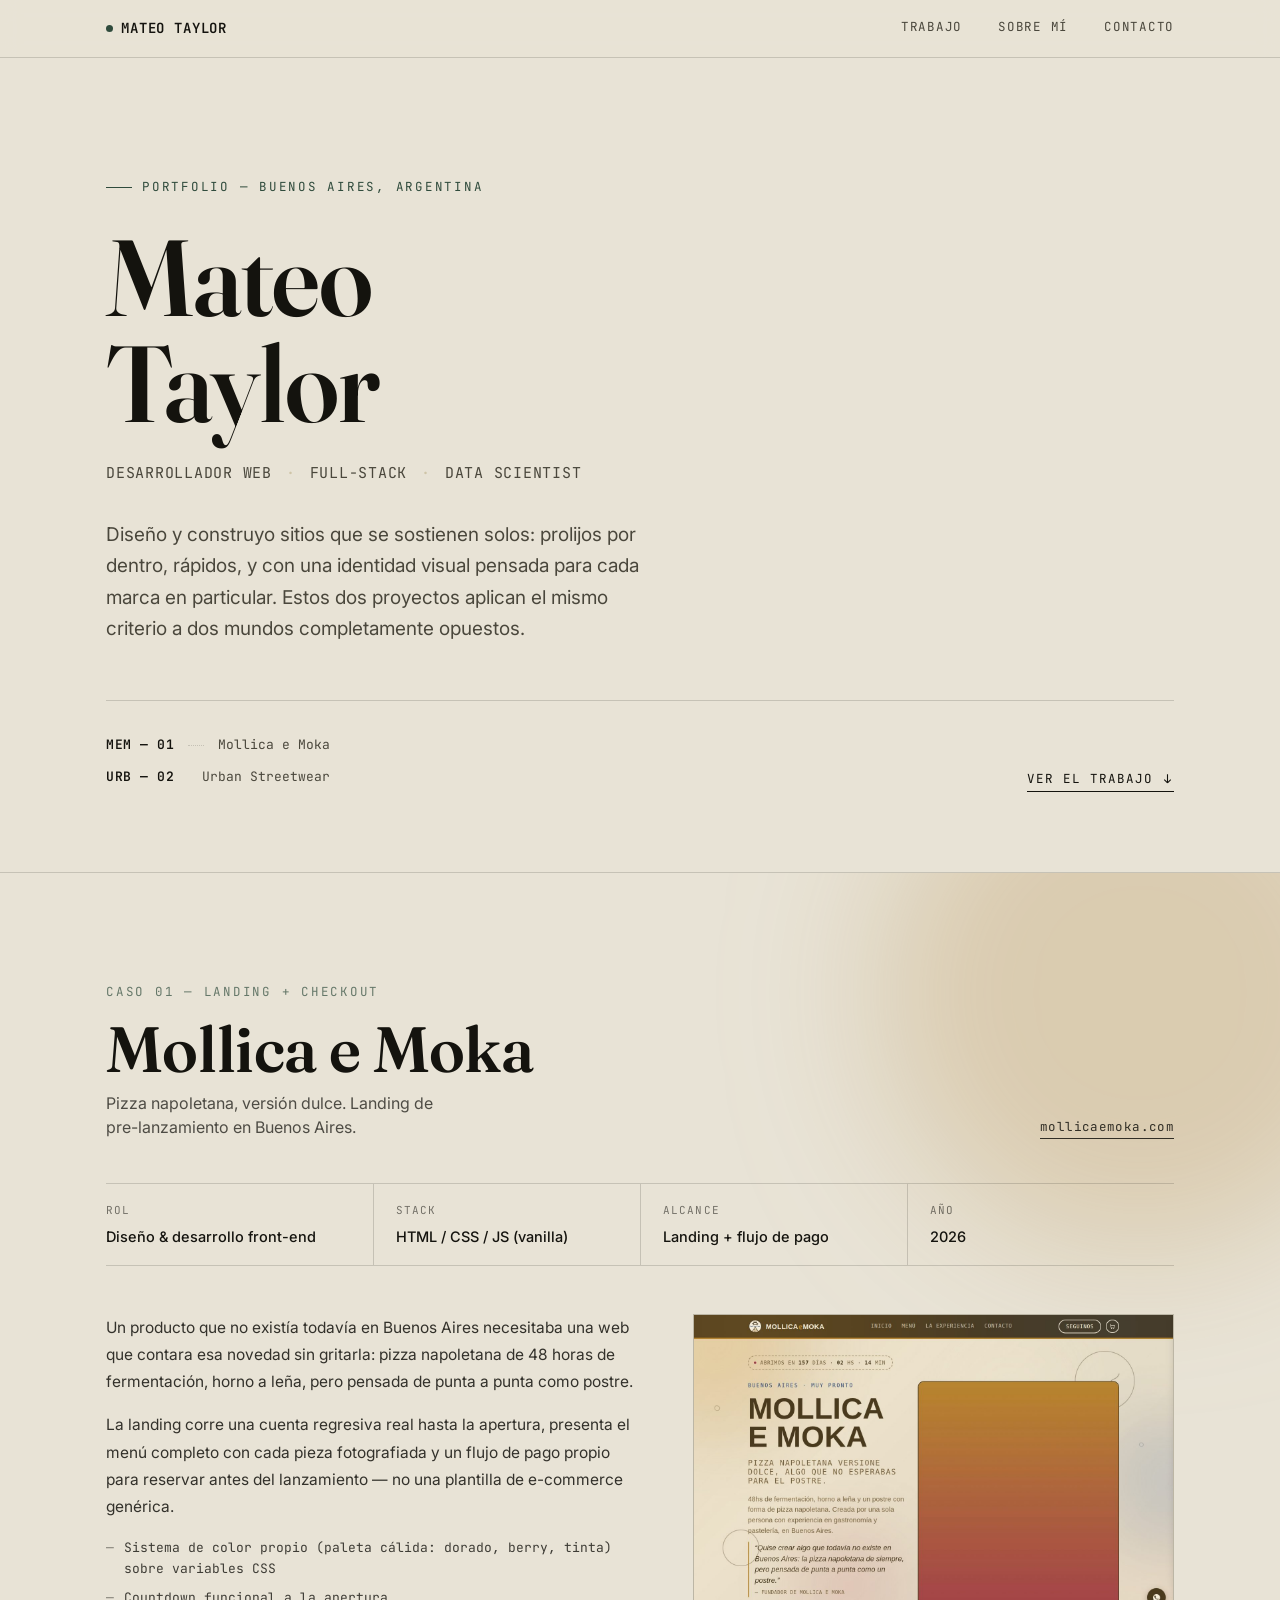
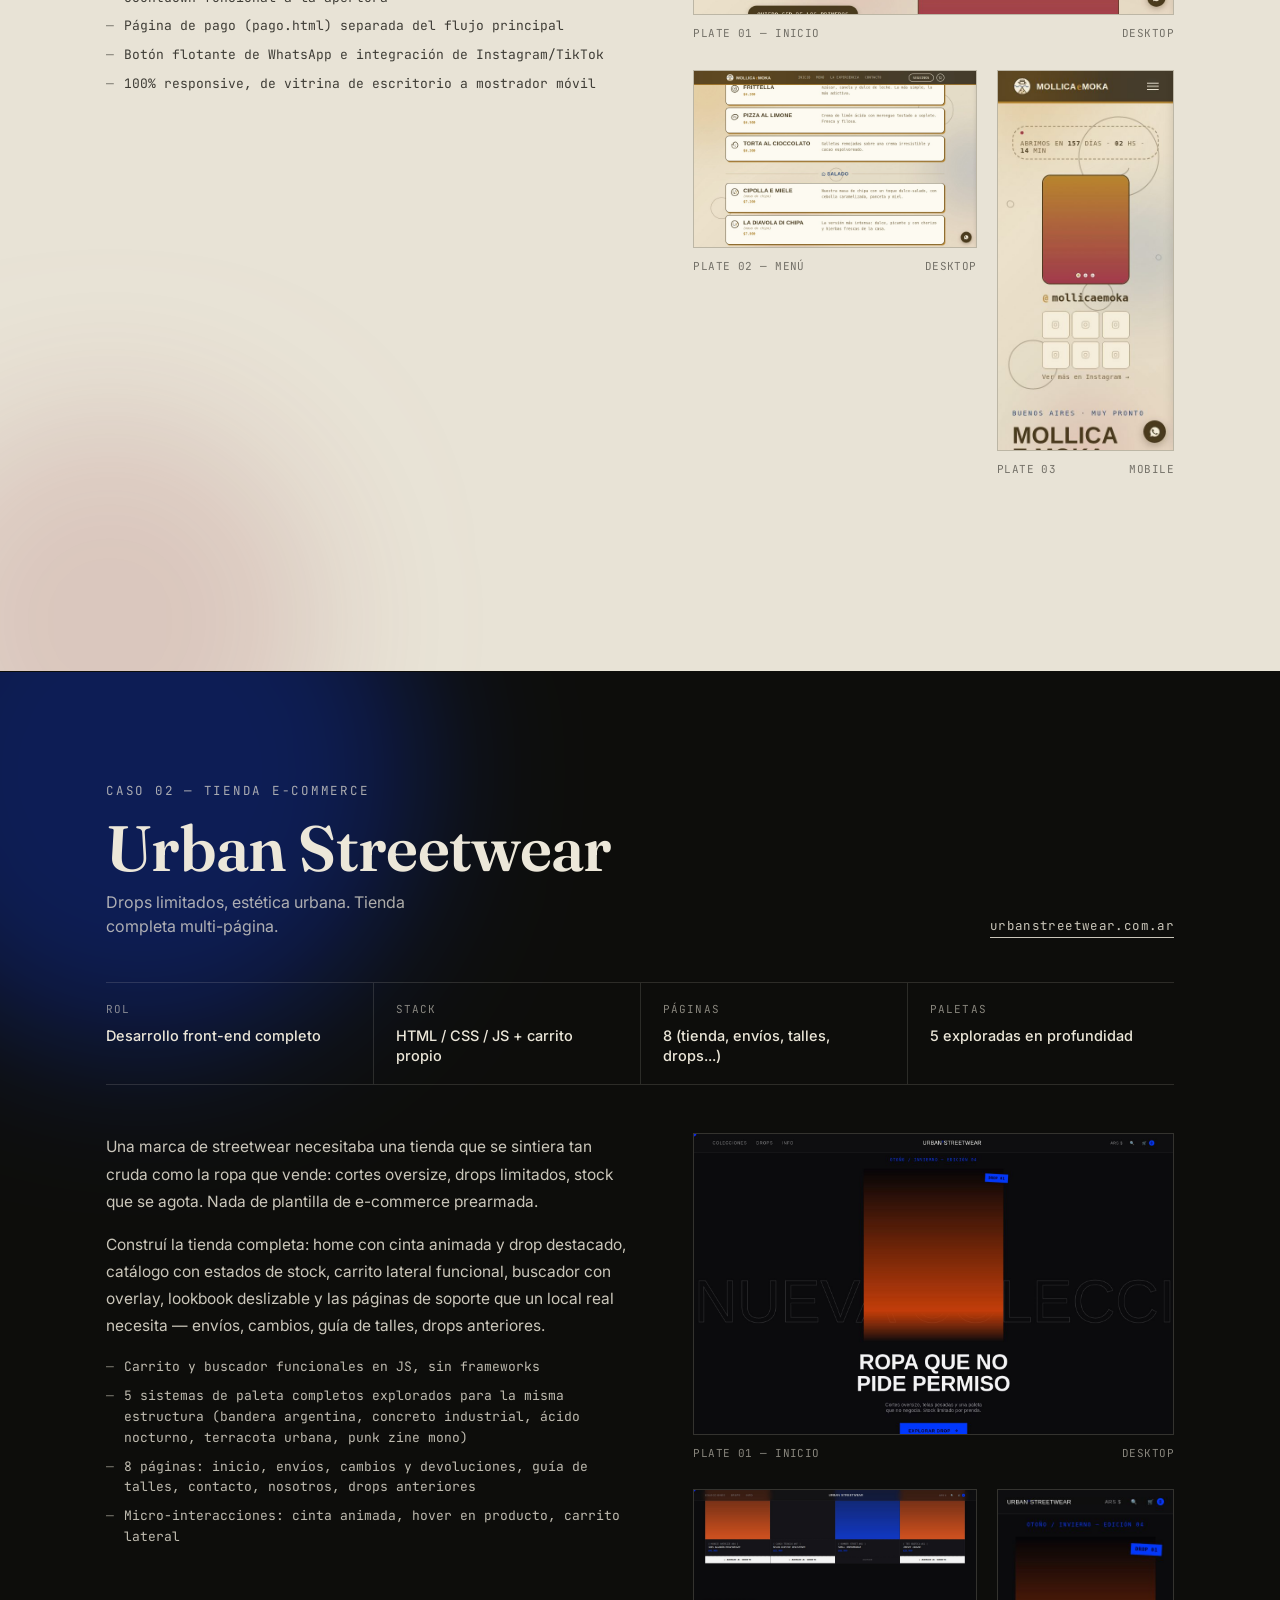
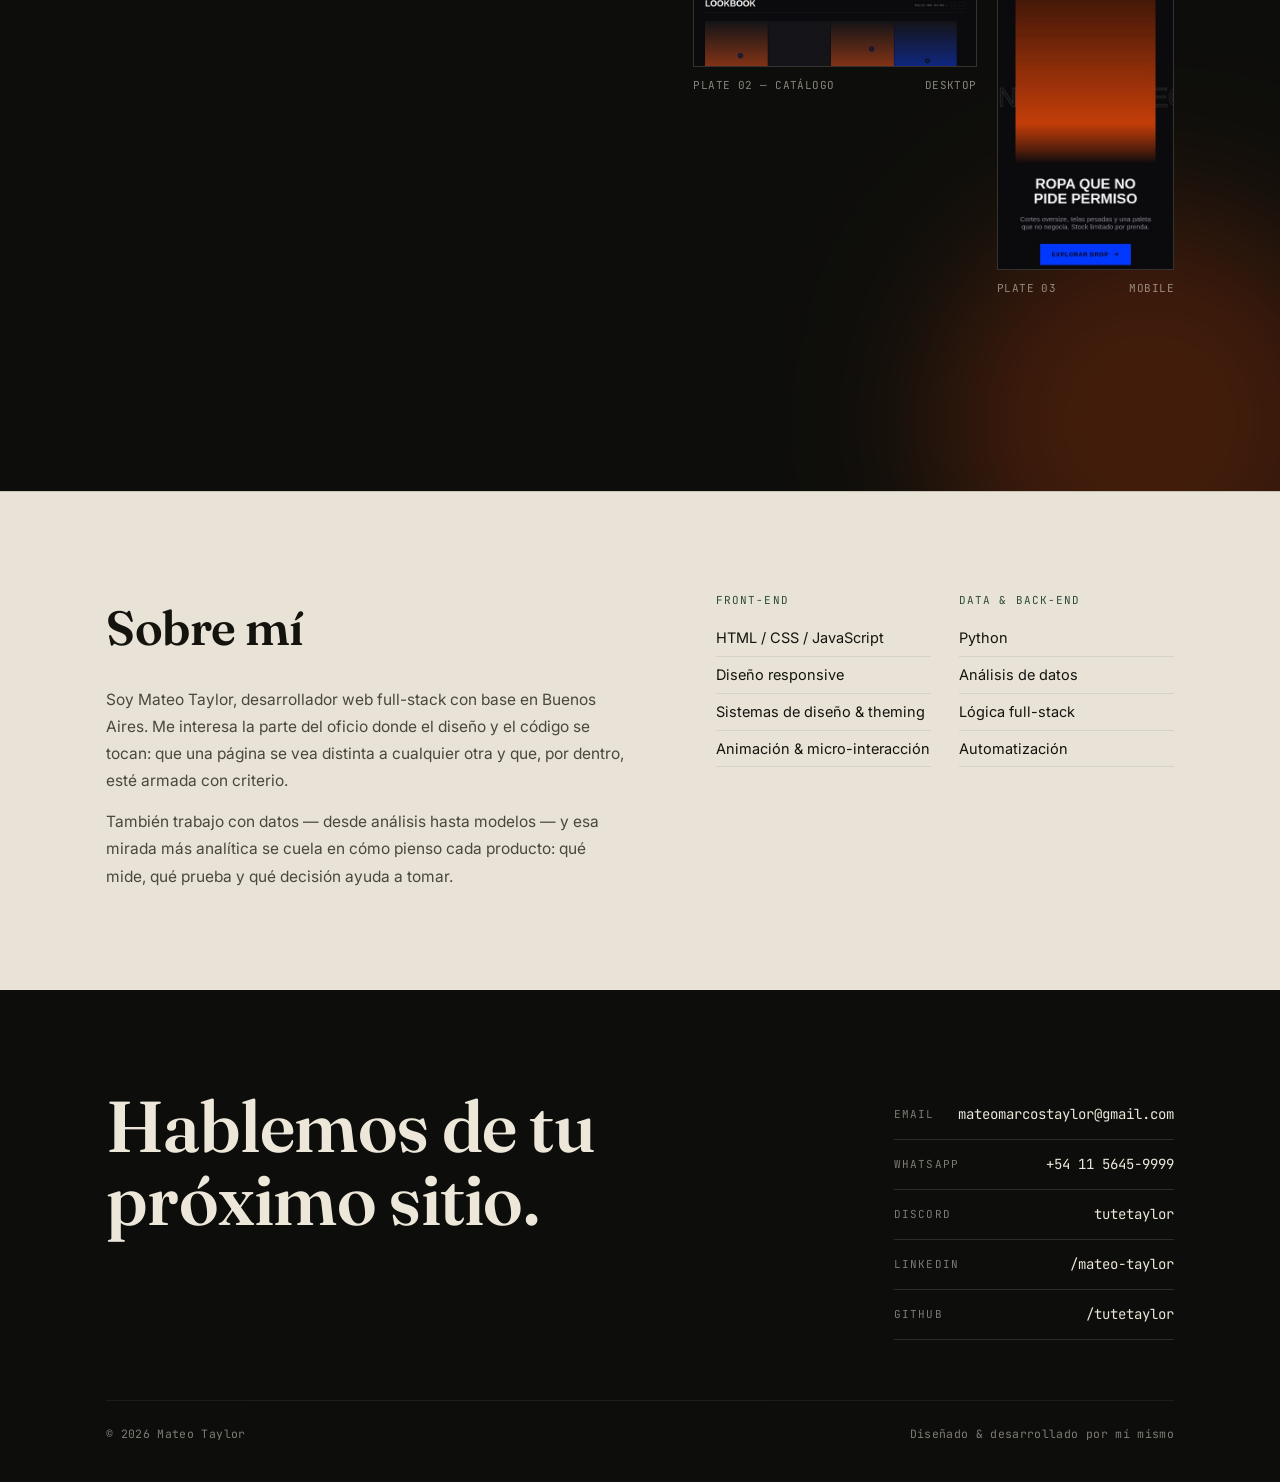
==== Portfolio.html @ 5b9b826c "Add files via upload" ====
<!DOCTYPE html>
<html lang="es">
<head>
<meta charset="UTF-8">
<meta name="viewport" content="width=device-width, initial-scale=1.0">
<title>Mateo Taylor — Portfolio</title>
<meta name="description" content="Mateo Taylor — Desarrollador Web, Full-Stack &amp; Data Scientist. Portfolio de proyectos.">
<link rel="preconnect" href="https://fonts.googleapis.com">
<link rel="preconnect" href="https://fonts.gstatic.com" crossorigin>
<link href="https://fonts.googleapis.com/css2?family=Fraunces:opsz,wght@9..144,300;9..144,500;9..144,600;9..144,700&family=Inter:wght@400;500;600&family=JetBrains+Mono:wght@400;500;600&display=swap" rel="stylesheet">
<style>
  :root{
    --ink:#14130e;
    --ink-soft:#4a473c;
    --paper:#e8e3d6;
    --paper-deep:#dcd5c2;
    --paper-deeper:#cfc5a8;
    --line: rgba(20,19,14,0.16);
    --line-soft: rgba(20,19,14,0.08);
    --accent:#2f4b3c;
    --accent-soft:#dde6dc;
    --brass:#a8763a;
    --dark-bg:#0d0d0b;
    --dark-ink:#ece7d9;
    --dark-line: rgba(236,231,217,0.14);
    --mem-berry:#a23b4c;
    --mem-gold:#b9862f;
    --urb-blue:#0038ff;
    --urb-orange:#ff4800;
    --serif: 'Fraunces', Georgia, serif;
    --sans: 'Inter', -apple-system, sans-serif;
    --mono: 'JetBrains Mono', 'SFMono-Regular', monospace;
    --maxw: 1180px;
  }

  *{box-sizing:border-box; margin:0; padding:0;}
  html{scroll-behavior:smooth;}
  body{
    background:var(--paper);
    color:var(--ink);
    font-family:var(--sans);
    line-height:1.5;
    -webkit-font-smoothing:antialiased;
    overflow-x:hidden;
  }
  img{display:block; max-width:100%;}
  a{color:inherit;}

  ::selection{ background:var(--accent); color:var(--paper); }

  .wrap{ max-width:var(--maxw); margin:0 auto; padding:0 clamp(20px,5vw,56px); }

  /* focus states */
  a:focus-visible, button:focus-visible{
    outline:2px solid var(--accent);
    outline-offset:3px;
  }

  /* ---------- NAV ---------- */
  header.site{
    position:sticky; top:0; z-index:50;
    background:rgba(232,227,214,0.86);
    backdrop-filter:blur(10px);
    border-bottom:1px solid var(--line);
  }
  .nav{
    display:flex; align-items:center; justify-content:space-between;
    padding:18px clamp(20px,5vw,56px);
    max-width:var(--maxw); margin:0 auto;
  }
  .nav-mark{
    font-family:var(--mono); font-weight:600; font-size:14px;
    letter-spacing:0.06em;
    display:flex; align-items:center; gap:8px;
  }
  .nav-mark .dot{
    width:7px; height:7px; border-radius:50%; background:var(--accent);
    display:inline-block;
  }
  .nav-links{
    display:flex; gap:clamp(16px,3vw,36px);
    font-family:var(--mono); font-size:12.5px; letter-spacing:0.06em;
    text-transform:uppercase;
  }
  .nav-links a{ text-decoration:none; color:var(--ink-soft); position:relative; padding-bottom:2px;}
  .nav-links a:hover{ color:var(--ink); }
  .nav-links a::after{
    content:''; position:absolute; left:0; right:0; bottom:-3px; height:1px;
    background:var(--accent); transform:scaleX(0); transform-origin:left;
    transition:transform .25s ease;
  }
  .nav-links a:hover::after{ transform:scaleX(1); }

  @media (max-width:560px){
    .nav{ flex-direction:column; align-items:flex-start; gap:12px; padding:16px 20px; }
    .nav-links{ gap:16px; }
  }

  /* ---------- HERO ---------- */
  .hero{
    padding:clamp(64px,12vw,120px) 0 clamp(48px,8vw,80px);
    position:relative;
  }
  .eyebrow{
    font-family:var(--mono); font-size:12.5px; letter-spacing:0.14em;
    text-transform:uppercase; color:var(--accent);
    display:flex; align-items:center; gap:10px;
    margin-bottom:28px;
  }
  .eyebrow::before{
    content:''; width:26px; height:1px; background:var(--accent);
  }
  h1.name{
    font-family:var(--serif); font-weight:600; font-optical-sizing:auto;
    font-size:clamp(52px,9vw,108px); line-height:0.98; letter-spacing:-0.01em;
    max-width:14ch;
  }
  .roles{
    font-family:var(--mono); font-size:clamp(13px,1.6vw,15px);
    letter-spacing:0.05em; text-transform:uppercase; color:var(--ink-soft);
    margin-top:26px; display:flex; flex-wrap:wrap; gap:10px 14px;
  }
  .roles span{ white-space:nowrap; }
  .roles span:not(:last-child)::after{ content:'·'; margin-left:14px; color:var(--paper-deeper); }

  .thesis{
    font-family:var(--sans); font-size:clamp(16px,2vw,19px); line-height:1.65;
    color:var(--ink-soft); max-width:46ch; margin-top:34px;
  }

  .hero-foot{
    margin-top:56px; padding-top:28px; border-top:1px solid var(--line);
    display:flex; flex-wrap:wrap; gap:28px 48px; align-items:flex-end; justify-content:space-between;
  }
  .index-list{ font-family:var(--mono); font-size:13px; }
  .index-list .row{
    display:flex; gap:14px; align-items:baseline; padding:6px 0;
    color:var(--ink-soft);
  }
  .index-list .row b{ color:var(--ink); font-weight:600; letter-spacing:0.04em;}
  .index-list .row .fill{ flex:1; border-bottom:1px dotted var(--line); transform:translateY(-3px); }

  .scroll-cta{
    font-family:var(--mono); font-size:12.5px; letter-spacing:0.08em; text-transform:uppercase;
    text-decoration:none; color:var(--ink);
    display:inline-flex; align-items:center; gap:8px;
    border-bottom:1px solid var(--ink);
    padding-bottom:3px;
  }
  .scroll-cta svg{ width:13px; height:13px; }

  /* ---------- CASE SECTIONS ---------- */
  .case{
    position:relative; overflow:hidden;
    padding:clamp(64px,10vw,110px) 0;
    border-top:1px solid var(--line);
  }
  .case .blob{
    position:absolute; border-radius:50%; filter:blur(70px);
    pointer-events:none;
  }
  .case.mem{ background:var(--paper); }
  .case.mem .blob.b1{ width:520px; height:520px; background:var(--mem-gold); opacity:0.22; top:-140px; right:-120px; mix-blend-mode:multiply; }
  .case.mem .blob.b2{ width:420px; height:420px; background:var(--mem-berry); opacity:0.16; bottom:-160px; left:-100px; mix-blend-mode:multiply; }

  .case.urb{ background:var(--dark-bg); color:var(--dark-ink); }
  .case.urb .blob.b1{ width:560px; height:560px; background:var(--urb-blue); opacity:0.30; top:-180px; left:-140px; mix-blend-mode:screen; }
  .case.urb .blob.b2{ width:420px; height:420px; background:var(--urb-orange); opacity:0.22; bottom:-140px; right:-80px; mix-blend-mode:screen; }

  .case-inner{ position:relative; z-index:1; }

  .case-head{
    display:flex; flex-wrap:wrap; justify-content:space-between; gap:20px 40px;
    align-items:flex-end; margin-bottom:44px;
  }
  .case-eyebrow{
    font-family:var(--mono); font-size:12.5px; letter-spacing:0.14em; text-transform:uppercase;
    opacity:0.7; margin-bottom:14px;
  }
  .case.urb .case-eyebrow{ color:var(--dark-ink); }
  .case.mem .case-eyebrow{ color:var(--accent); }

  h2.case-title{
    font-family:var(--serif); font-weight:600; font-optical-sizing:auto;
    font-size:clamp(38px,5.6vw,64px); line-height:1.02; letter-spacing:-0.01em;
  }
  .case-sub{
    font-family:var(--sans); font-size:16px; opacity:0.72; margin-top:10px; max-width:34ch;
  }
  .case-url{
    font-family:var(--mono); font-size:12.5px; letter-spacing:0.03em;
    text-decoration:none; border-bottom:1px solid currentColor; padding-bottom:2px;
    opacity:0.85; white-space:nowrap;
  }

  /* spec table */
  .spec{
    display:grid; grid-template-columns:repeat(auto-fit,minmax(190px,1fr));
    gap:0; border-top:1px solid var(--line); border-bottom:1px solid var(--line);
    margin-bottom:48px;
  }
  .case.urb .spec{ border-color:var(--dark-line); }
  .spec .item{
    padding:18px 22px 18px 0; border-left:1px solid var(--line);
    padding-left:22px;
  }
  .case.urb .spec .item{ border-color:var(--dark-line); }
  .spec .item:first-child{ border-left:none; padding-left:0; }
  .spec .k{
    font-family:var(--mono); font-size:11px; letter-spacing:0.1em; text-transform:uppercase;
    opacity:0.55; margin-bottom:8px;
  }
  .spec .v{ font-family:var(--sans); font-size:14.5px; font-weight:500; line-height:1.4; }

  .case-body{
    display:grid; grid-template-columns:1.05fr 0.95fr; gap:56px; align-items:start;
    margin-bottom:56px;
  }
  .case-narrative p{ font-size:15.5px; line-height:1.75; opacity:0.85; }
  .case-narrative p + p{ margin-top:16px; }
  .case-narrative ul{ margin-top:18px; padding-left:0; list-style:none; }
  .case-narrative li{
    font-family:var(--mono); font-size:13px; line-height:1.6; opacity:0.8;
    padding-left:18px; position:relative; margin-bottom:8px;
  }
  .case-narrative li::before{
    content:'—'; position:absolute; left:0; opacity:0.6;
  }

  /* plates */
  .plate{ margin-bottom:28px; }
  .plate-frame{
    border:1px solid var(--line); background:var(--paper-deep);
    overflow:hidden;
  }
  .case.urb .plate-frame{ border-color:var(--dark-line); background:#151513; }
  .plate-frame img{ width:100%; display:block; }
  .plate-cap{
    display:flex; justify-content:space-between; gap:12px;
    font-family:var(--mono); font-size:11px; letter-spacing:0.04em;
    opacity:0.55; margin-top:10px; text-transform:uppercase;
  }

  .plate-row{ display:grid; grid-template-columns:1fr 1fr; gap:20px; }
  .plate-row.uneven{ grid-template-columns:1.6fr 1fr; }

  @media (max-width: 860px){
    .case-body{ grid-template-columns:1fr; gap:40px; }
    .plate-row{ grid-template-columns:1fr; }
  }

  /* reveal animation */
  .reveal{ opacity:0; transform:translateY(18px); transition:opacity .7s ease, transform .7s ease; }
  .reveal.in{ opacity:1; transform:translateY(0); }
  @media (prefers-reduced-motion:reduce){
    .reveal{ opacity:1; transform:none; transition:none; }
    html{ scroll-behavior:auto; }
  }

  /* ---------- ABOUT ---------- */
  .about{
    padding:clamp(64px,10vw,100px) 0; border-top:1px solid var(--line);
    background:var(--paper);
  }
  .about-grid{
    display:grid; grid-template-columns:1.2fr 1fr; gap:60px;
  }
  .about h2{
    font-family:var(--serif); font-weight:600; font-size:clamp(32px,4.4vw,48px);
    letter-spacing:-0.01em; margin-bottom:22px;
  }
  .about p{ font-size:15.5px; line-height:1.75; color:var(--ink-soft); max-width:52ch; }
  .about p + p{ margin-top:14px; }

  .skills-cols{ display:grid; grid-template-columns:1fr 1fr; gap:28px; }
  .skill-group .k{
    font-family:var(--mono); font-size:11px; letter-spacing:0.1em; text-transform:uppercase;
    color:var(--accent); margin-bottom:12px;
  }
  .skill-group ul{ list-style:none; }
  .skill-group li{
    font-family:var(--sans); font-size:14.5px; padding:7px 0;
    border-bottom:1px solid var(--line-soft);
  }

  @media (max-width:860px){ .about-grid{ grid-template-columns:1fr; } }

  /* ---------- CONTACT / FOOTER ---------- */
  footer.site{
    background:var(--dark-bg); color:var(--dark-ink);
    padding:clamp(64px,10vw,100px) 0 40px;
  }
  footer .top{
    display:flex; flex-wrap:wrap; justify-content:space-between; gap:40px; margin-bottom:60px;
  }
  footer h2{
    font-family:var(--serif); font-weight:600; font-size:clamp(36px,6vw,72px);
    letter-spacing:-0.01em; max-width:11ch; line-height:1.02;
  }
  .contact-list{ font-family:var(--mono); font-size:14px; min-width:280px; }
  .contact-list a{
    display:flex; justify-content:space-between; align-items:center; gap:16px;
    text-decoration:none; padding:14px 0; border-bottom:1px solid var(--dark-line);
    color:var(--dark-ink); transition:opacity .2s ease, padding-left .2s ease;
  }
  .contact-list a:hover{ opacity:0.65; padding-left:6px; }
  .contact-list .lbl{ opacity:0.5; font-size:11px; letter-spacing:0.1em; text-transform:uppercase; }
  .contact-list .val{ text-align:right; }

  footer .bottom{
    display:flex; flex-wrap:wrap; justify-content:space-between; gap:12px;
    font-family:var(--mono); font-size:11.5px; opacity:0.5;
    padding-top:24px; border-top:1px solid var(--dark-line);
    letter-spacing:0.03em;
  }
</style>
</head>
<body>

<header class="site">
  <div class="nav">
    <div class="nav-mark"><span class="dot"></span>MATEO TAYLOR</div>
    <nav class="nav-links">
      <a href="#trabajo">Trabajo</a>
      <a href="#sobre-mi">Sobre mí</a>
      <a href="#contacto">Contacto</a>
    </nav>
  </div>
</header>

<section class="hero">
  <div class="wrap">
    <div class="eyebrow">Portfolio — Buenos Aires, Argentina</div>
    <h1 class="name">Mateo<br>Taylor</h1>
    <div class="roles">
      <span>Desarrollador Web</span><span>Full&#8209;Stack</span><span>Data Scientist</span>
    </div>
    <p class="thesis">Diseño y construyo sitios que se sostienen solos: prolijos por dentro, rápidos, y con una identidad visual pensada para cada marca en particular. Estos dos proyectos aplican el mismo criterio a dos mundos completamente opuestos.</p>

    <div class="hero-foot">
      <div class="index-list">
        <div class="row"><b>MEM — 01</b><span class="fill"></span><span>Mollica e Moka</span></div>
        <div class="row"><b>URB — 02</b><span class="fill"></span><span>Urban Streetwear</span></div>
      </div>
      <a href="#trabajo" class="scroll-cta">Ver el trabajo
        <svg viewBox="0 0 24 24" fill="none" stroke="currentColor" stroke-width="2"><path d="M12 4v16m0 0l-6-6m6 6l6-6"/></svg>
      </a>
    </div>
  </div>
</section>

<main id="trabajo">

  <!-- CASE 01 — MOLLICA E MOKA -->
  <section class="case mem">
    <span class="blob b1"></span><span class="blob b2"></span>
    <div class="wrap case-inner">
      <div class="case-head reveal">
        <div>
          <div class="case-eyebrow">Caso 01 — Landing + Checkout</div>
          <h2 class="case-title">Mollica e&nbsp;Moka</h2>
          <p class="case-sub">Pizza napoletana, versión dulce. Landing de pre-lanzamiento en Buenos Aires.</p>
        </div>
        <span class="case-url">mollicaemoka.com</span>
      </div>

      <div class="spec reveal">
        <div class="item"><div class="k">Rol</div><div class="v">Diseño &amp; desarrollo front-end</div></div>
        <div class="item"><div class="k">Stack</div><div class="v">HTML / CSS / JS (vanilla)</div></div>
        <div class="item"><div class="k">Alcance</div><div class="v">Landing + flujo de pago</div></div>
        <div class="item"><div class="k">Año</div><div class="v">2026</div></div>
      </div>

      <div class="case-body">
        <div class="case-narrative reveal">
          <p>Un producto que no existía todavía en Buenos Aires necesitaba una web que contara esa novedad sin gritarla: pizza napoletana de 48 horas de fermentación, horno a leña, pero pensada de punta a punta como postre.</p>
          <p>La landing corre una cuenta regresiva real hasta la apertura, presenta el menú completo con cada pieza fotografiada y un flujo de pago propio para reservar antes del lanzamiento — no una plantilla de e-commerce genérica.</p>
          <ul>
            <li>Sistema de color propio (paleta cálida: dorado, berry, tinta) sobre variables CSS</li>
            <li>Countdown funcional a la apertura</li>
            <li>Página de pago (pago.html) separada del flujo principal</li>
            <li>Botón flotante de WhatsApp e integración de Instagram/TikTok</li>
            <li>100% responsive, de vitrina de escritorio a mostrador móvil</li>
          </ul>
        </div>

        <div class="reveal">
          <div class="plate">
            <div class="plate-frame"><img src="[data-uri]" alt="Mollica e Moka — hero de la landing con cuenta regresiva y cita del fundador"></div>
            <div class="plate-cap"><span>Plate 01 — Inicio</span><span>Desktop</span></div>
          </div>
          <div class="plate-row uneven">
            <div class="plate">
              <div class="plate-frame"><img src="[data-uri]" alt="Mollica e Moka — sección de menú con tarjetas de producto"></div>
              <div class="plate-cap"><span>Plate 02 — Menú</span><span>Desktop</span></div>
            </div>
            <div class="plate">
              <div class="plate-frame"><img src="[data-uri]" alt="Mollica e Moka — vista mobile de la landing"></div>
              <div class="plate-cap"><span>Plate 03</span><span>Mobile</span></div>
            </div>
          </div>
        </div>
      </div>
    </div>
  </section>

  <!-- CASE 02 — URBAN STREETWEAR -->
  <section class="case urb">
    <span class="blob b1"></span><span class="blob b2"></span>
    <div class="wrap case-inner">
      <div class="case-head reveal">
        <div>
          <div class="case-eyebrow">Caso 02 — Tienda e-commerce</div>
          <h2 class="case-title">Urban Streetwear</h2>
          <p class="case-sub">Drops limitados, estética urbana. Tienda completa multi-página.</p>
        </div>
        <span class="case-url">urbanstreetwear.com.ar</span>
      </div>

      <div class="spec reveal">
        <div class="item"><div class="k">Rol</div><div class="v">Desarrollo front-end completo</div></div>
        <div class="item"><div class="k">Stack</div><div class="v">HTML / CSS / JS + carrito propio</div></div>
        <div class="item"><div class="k">Páginas</div><div class="v">8 (tienda, envíos, talles, drops...)</div></div>
        <div class="item"><div class="k">Paletas</div><div class="v">5 exploradas en profundidad</div></div>
      </div>

      <div class="case-body">
        <div class="case-narrative reveal">
          <p>Una marca de streetwear necesitaba una tienda que se sintiera tan cruda como la ropa que vende: cortes oversize, drops limitados, stock que se agota. Nada de plantilla de e-commerce prearmada.</p>
          <p>Construí la tienda completa: home con cinta animada y drop destacado, catálogo con estados de stock, carrito lateral funcional, buscador con overlay, lookbook deslizable y las páginas de soporte que un local real necesita — envíos, cambios, guía de talles, drops anteriores.</p>
          <ul>
            <li>Carrito y buscador funcionales en JS, sin frameworks</li>
            <li>5 sistemas de paleta completos explorados para la misma estructura (bandera argentina, concreto industrial, ácido nocturno, terracota urbana, punk zine mono)</li>
            <li>8 páginas: inicio, envíos, cambios y devoluciones, guía de talles, contacto, nosotros, drops anteriores</li>
            <li>Micro-interacciones: cinta animada, hover en producto, carrito lateral</li>
          </ul>
        </div>

        <div class="reveal">
          <div class="plate">
            <div class="plate-frame"><img src="[data-uri]" alt="Urban Streetwear — hero con drop destacado"></div>
            <div class="plate-cap"><span>Plate 01 — Inicio</span><span>Desktop</span></div>
          </div>
          <div class="plate-row uneven">
            <div class="plate">
              <div class="plate-frame"><img src="[data-uri]" alt="Urban Streetwear — grilla de catálogo con estados de stock"></div>
              <div class="plate-cap"><span>Plate 02 — Catálogo</span><span>Desktop</span></div>
            </div>
            <div class="plate">
              <div class="plate-frame"><img src="[data-uri]" alt="Urban Streetwear — vista mobile de la tienda"></div>
              <div class="plate-cap"><span>Plate 03</span><span>Mobile</span></div>
            </div>
          </div>
        </div>
      </div>
    </div>
  </section>
</main>

<section class="about" id="sobre-mi">
  <div class="wrap about-grid">
    <div class="reveal">
      <h2>Sobre mí</h2>
      <p>Soy Mateo Taylor, desarrollador web full-stack con base en Buenos Aires. Me interesa la parte del oficio donde el diseño y el código se tocan: que una página se vea distinta a cualquier otra y que, por dentro, esté armada con criterio.</p>
      <p>También trabajo con datos — desde análisis hasta modelos — y esa mirada más analítica se cuela en cómo pienso cada producto: qué mide, qué prueba y qué decisión ayuda a tomar.</p>
    </div>
    <div class="skills-cols reveal">
      <div class="skill-group">
        <div class="k">Front-end</div>
        <ul>
          <li>HTML / CSS / JavaScript</li>
          <li>Diseño responsive</li>
          <li>Sistemas de diseño &amp; theming</li>
          <li>Animación &amp; micro-interacción</li>
        </ul>
      </div>
      <div class="skill-group">
        <div class="k">Data &amp; Back-end</div>
        <ul>
          <li>Python</li>
          <li>Análisis de datos</li>
          <li>Lógica full-stack</li>
          <li>Automatización</li>
        </ul>
      </div>
    </div>
  </div>
</section>

<footer class="site" id="contacto">
  <div class="wrap">
    <div class="top">
      <h2 class="reveal">Hablemos de tu próximo sitio.</h2>
      <div class="contact-list reveal">
        <a href="mailto:mateomarcostaylor@gmail.com"><span class="lbl">Email</span><span class="val">mateomarcostaylor@gmail.com</span></a>
        <a href="https://wa.me/5491156459999" target="_blank" rel="noopener"><span class="lbl">WhatsApp</span><span class="val">+54 11 5645-9999</span></a>
        <a href="https://discord.com/users/tutetaylor" target="_blank" rel="noopener"><span class="lbl">Discord</span><span class="val">tutetaylor</span></a>
        <a href="https://www.linkedin.com/in/mateo-taylor-17aa4924a/" target="_blank" rel="noopener"><span class="lbl">LinkedIn</span><span class="val">/mateo-taylor</span></a>
        <a href="https://github.com/tutetaylor" target="_blank" rel="noopener"><span class="lbl">GitHub</span><span class="val">/tutetaylor</span></a>
      </div>
    </div>
    <div class="bottom">
      <span>© 2026 Mateo Taylor</span>
      <span>Diseñado &amp; desarrollado por mí mismo</span>
    </div>
  </div>
</footer>

<script>
  const io = new IntersectionObserver((entries)=>{
    entries.forEach(e=>{ if(e.isIntersecting){ e.target.classList.add('in'); io.unobserve(e.target); } });
  }, { threshold: 0.15 });
  document.querySelectorAll('.reveal').forEach(el=>io.observe(el));
</script>

</body>
</html>
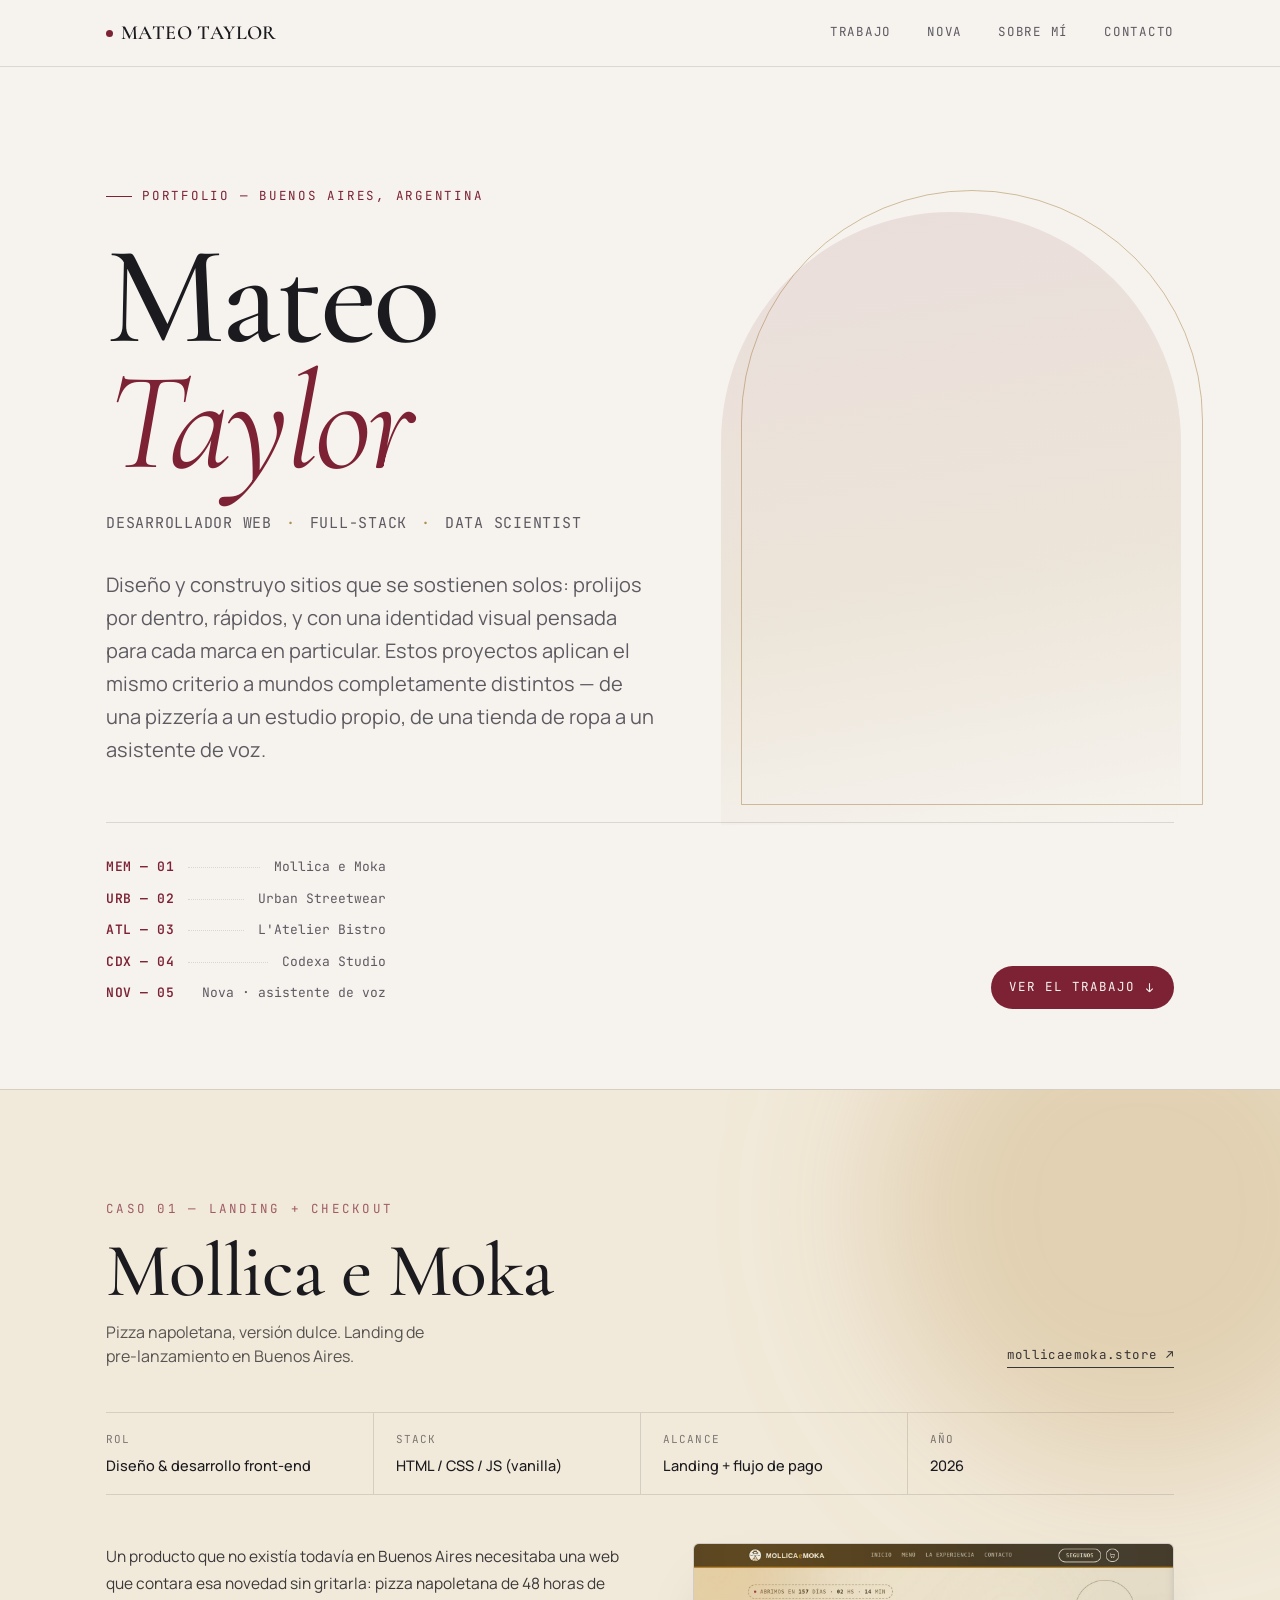
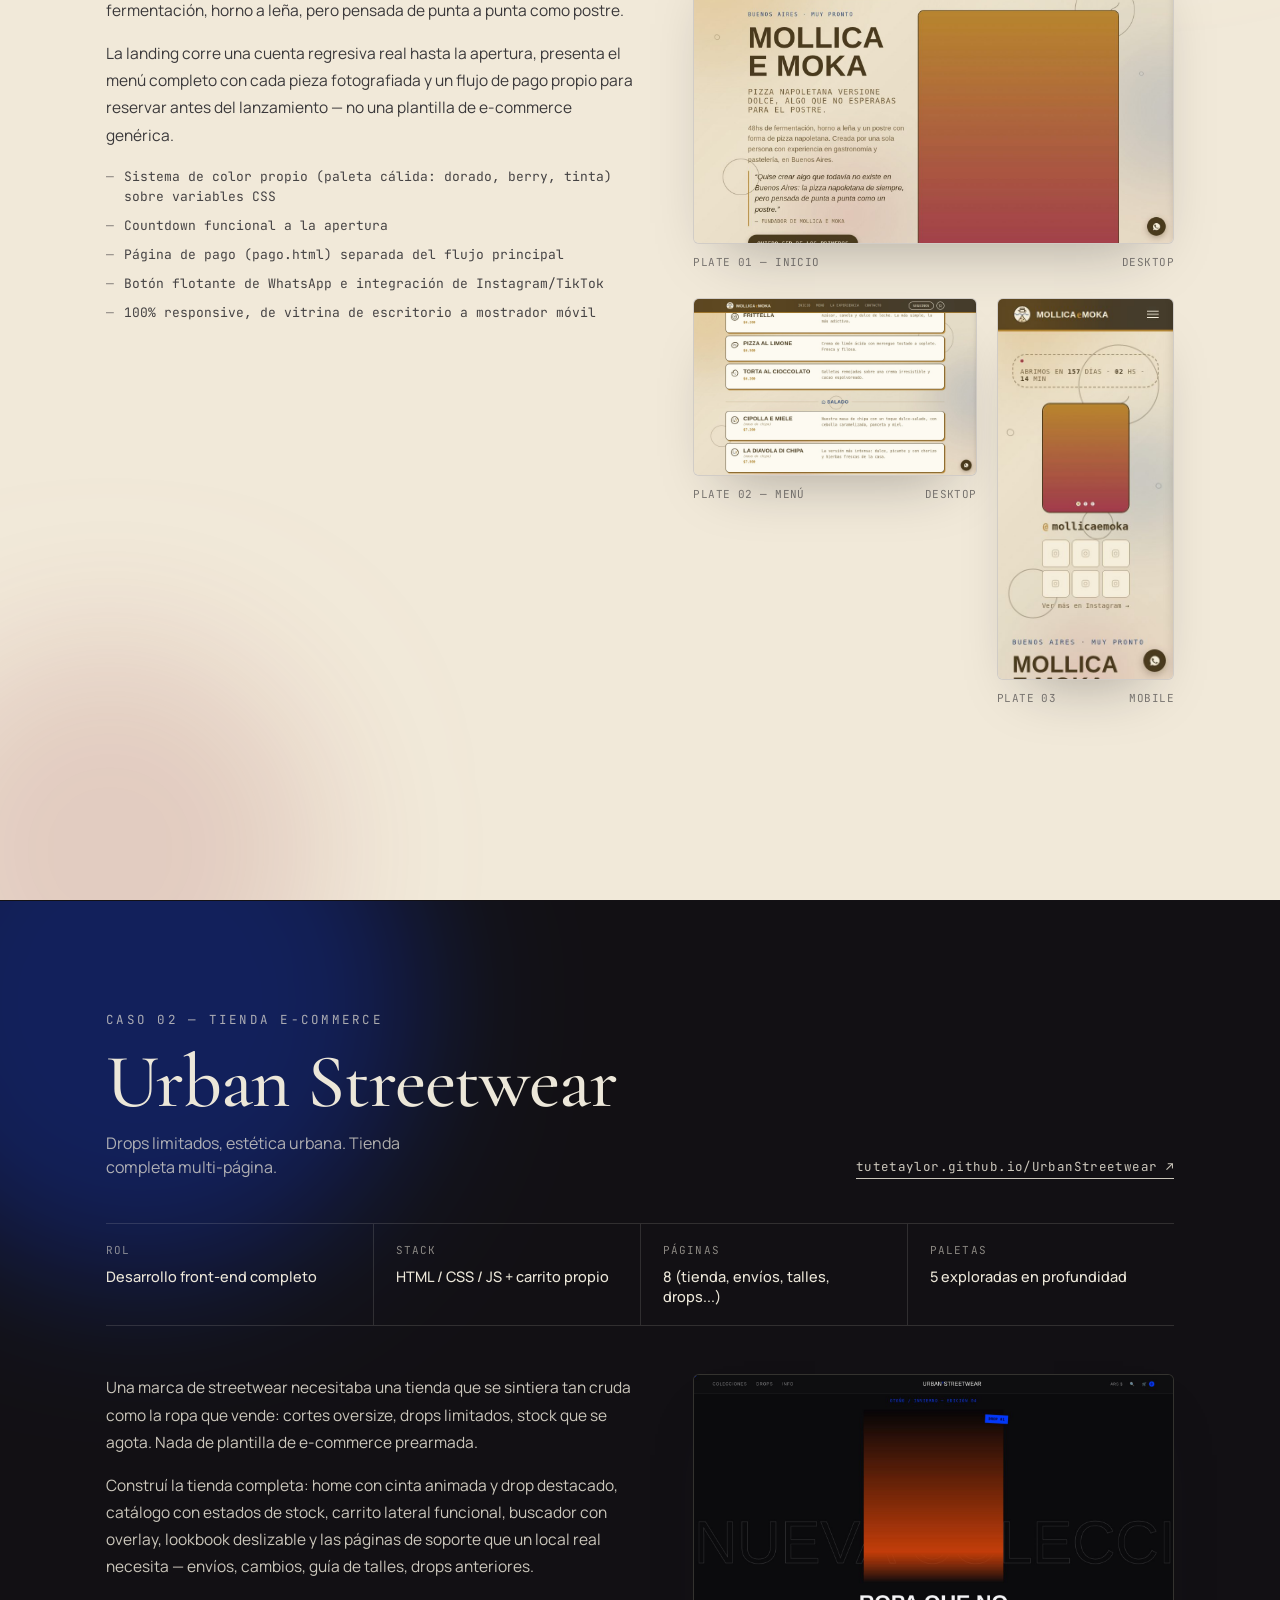
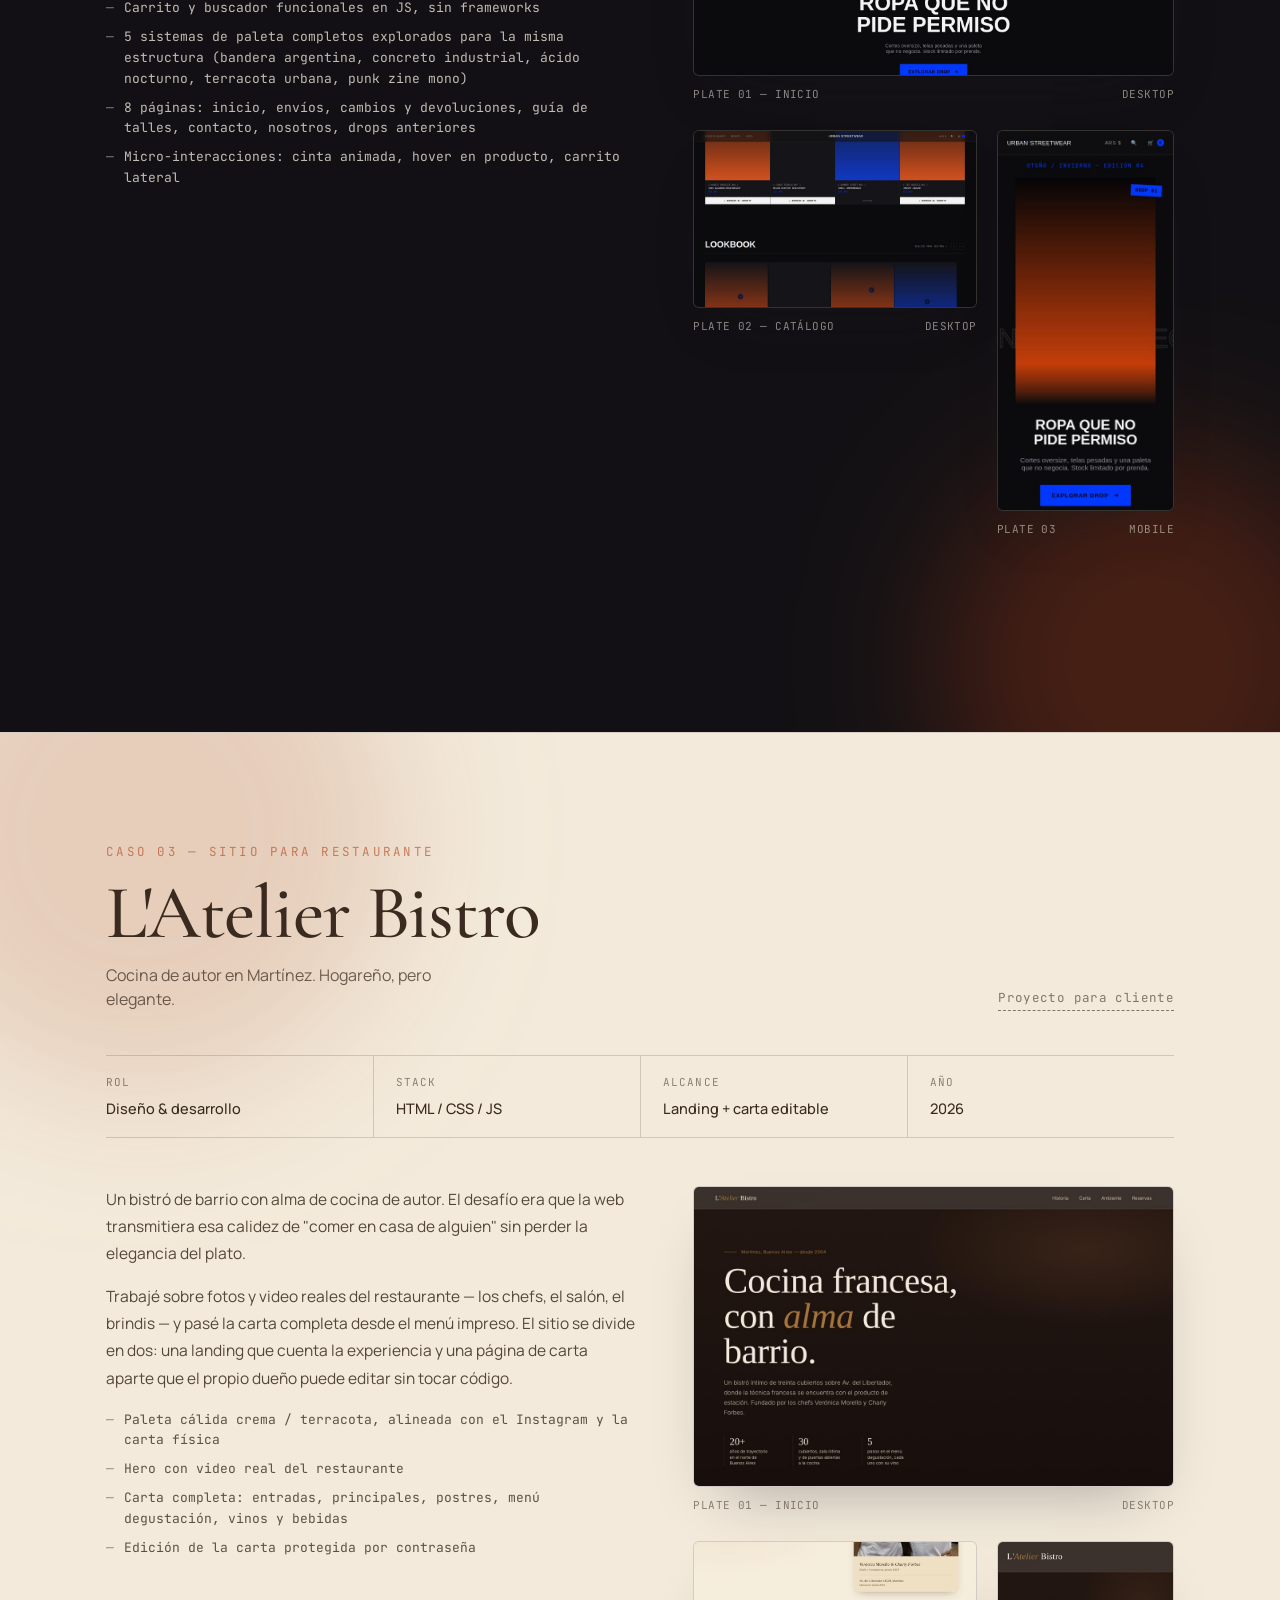
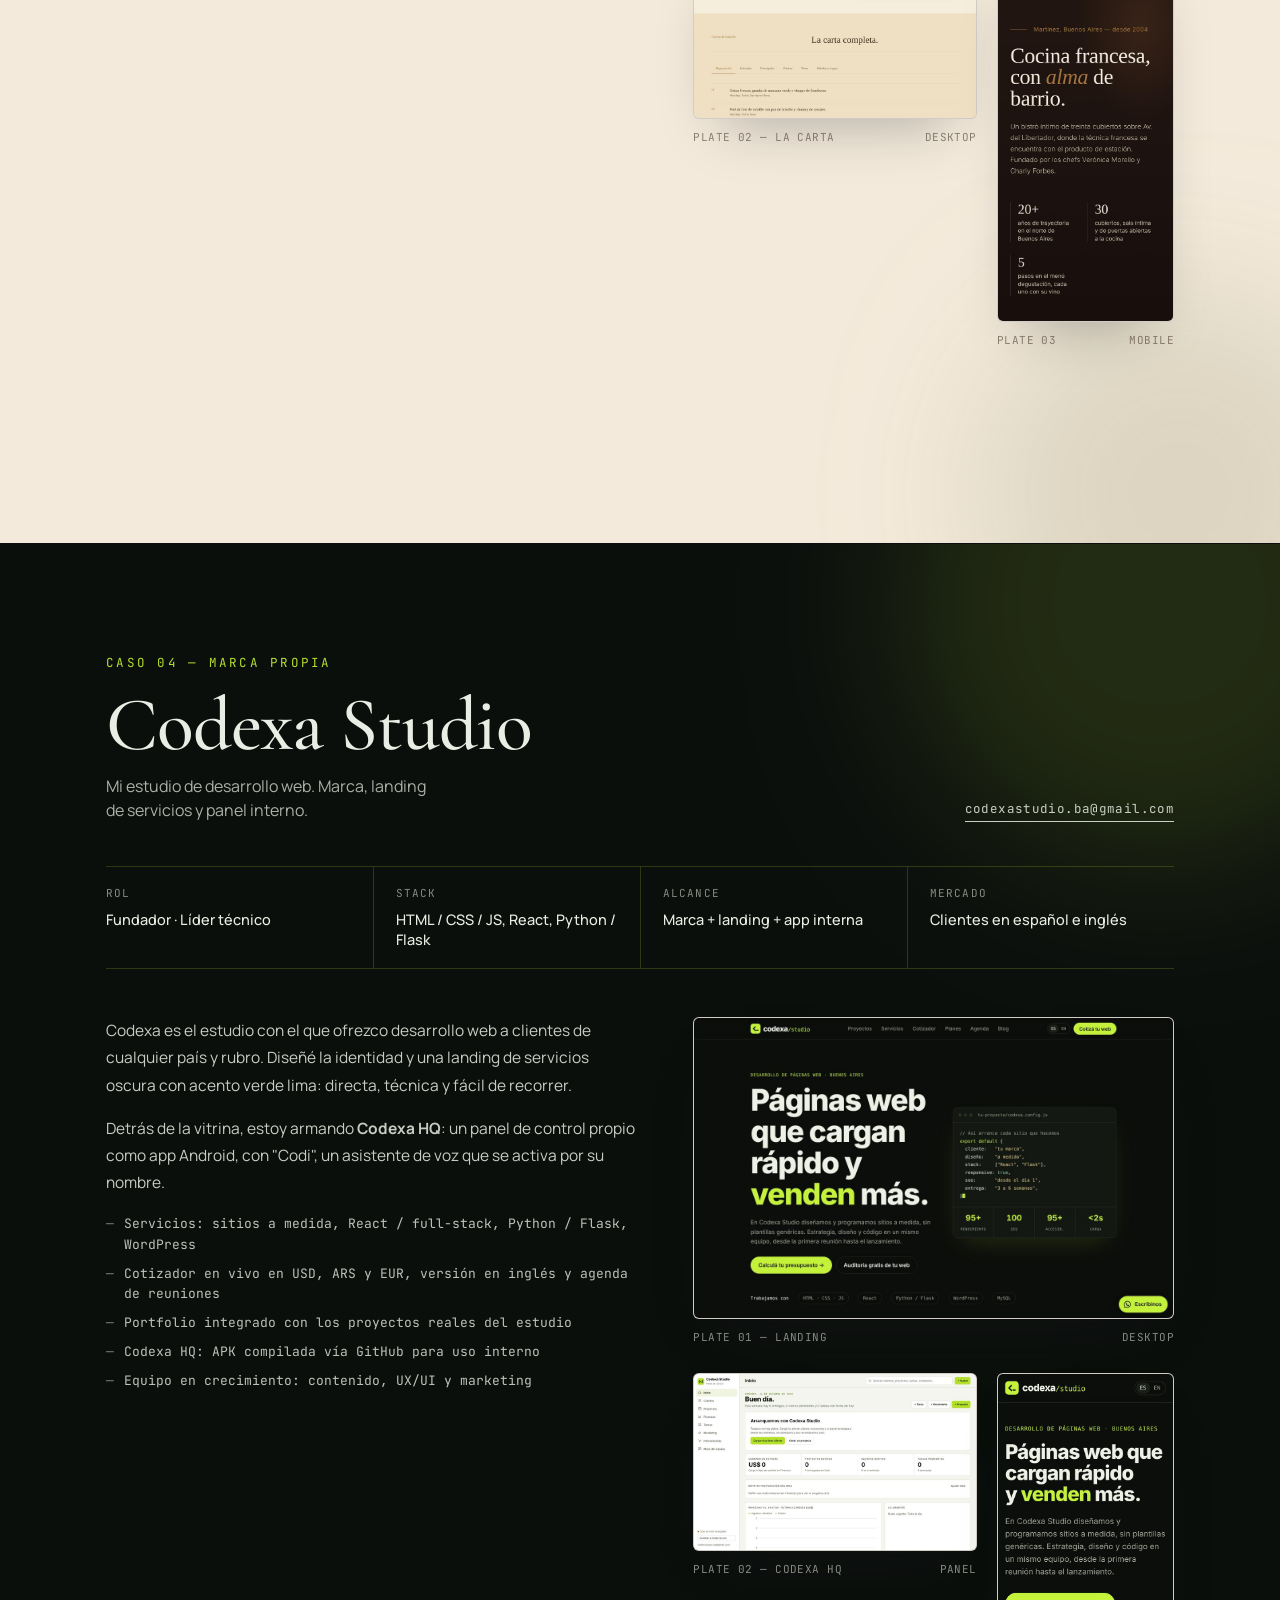
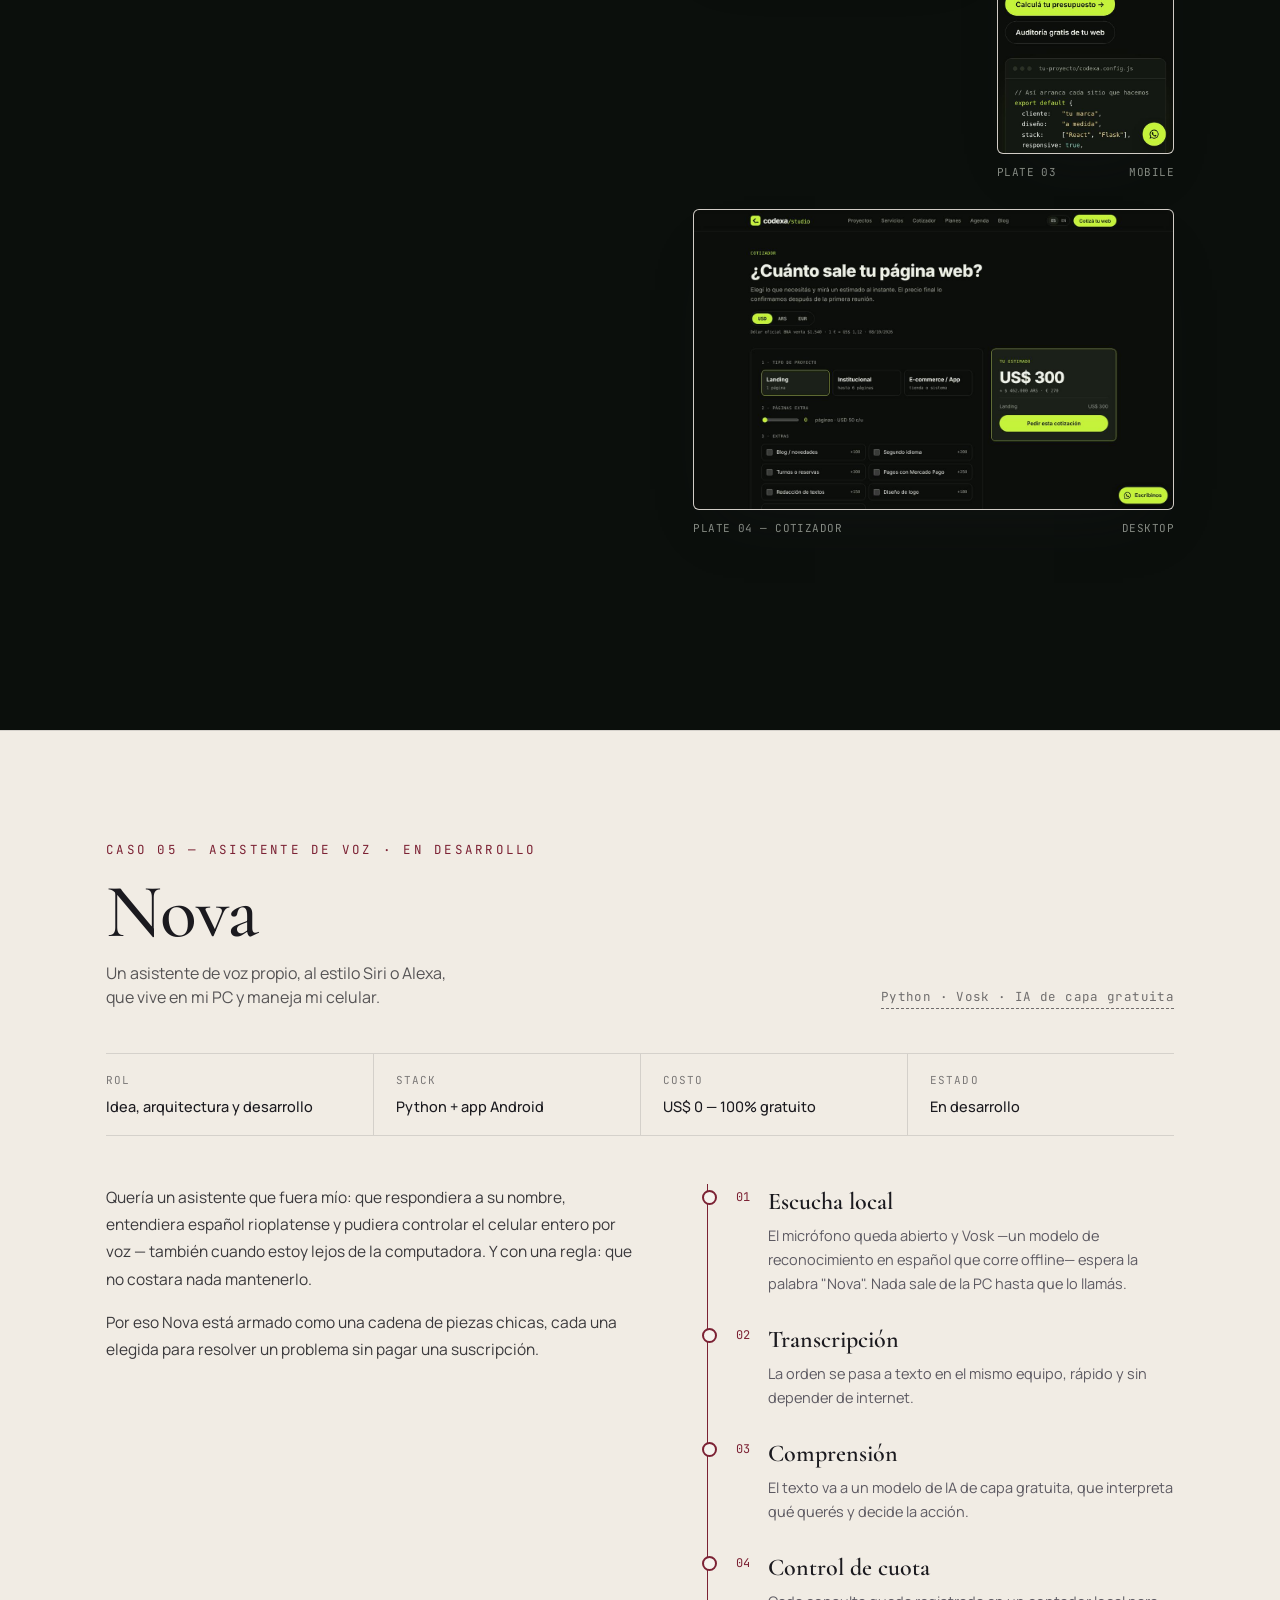
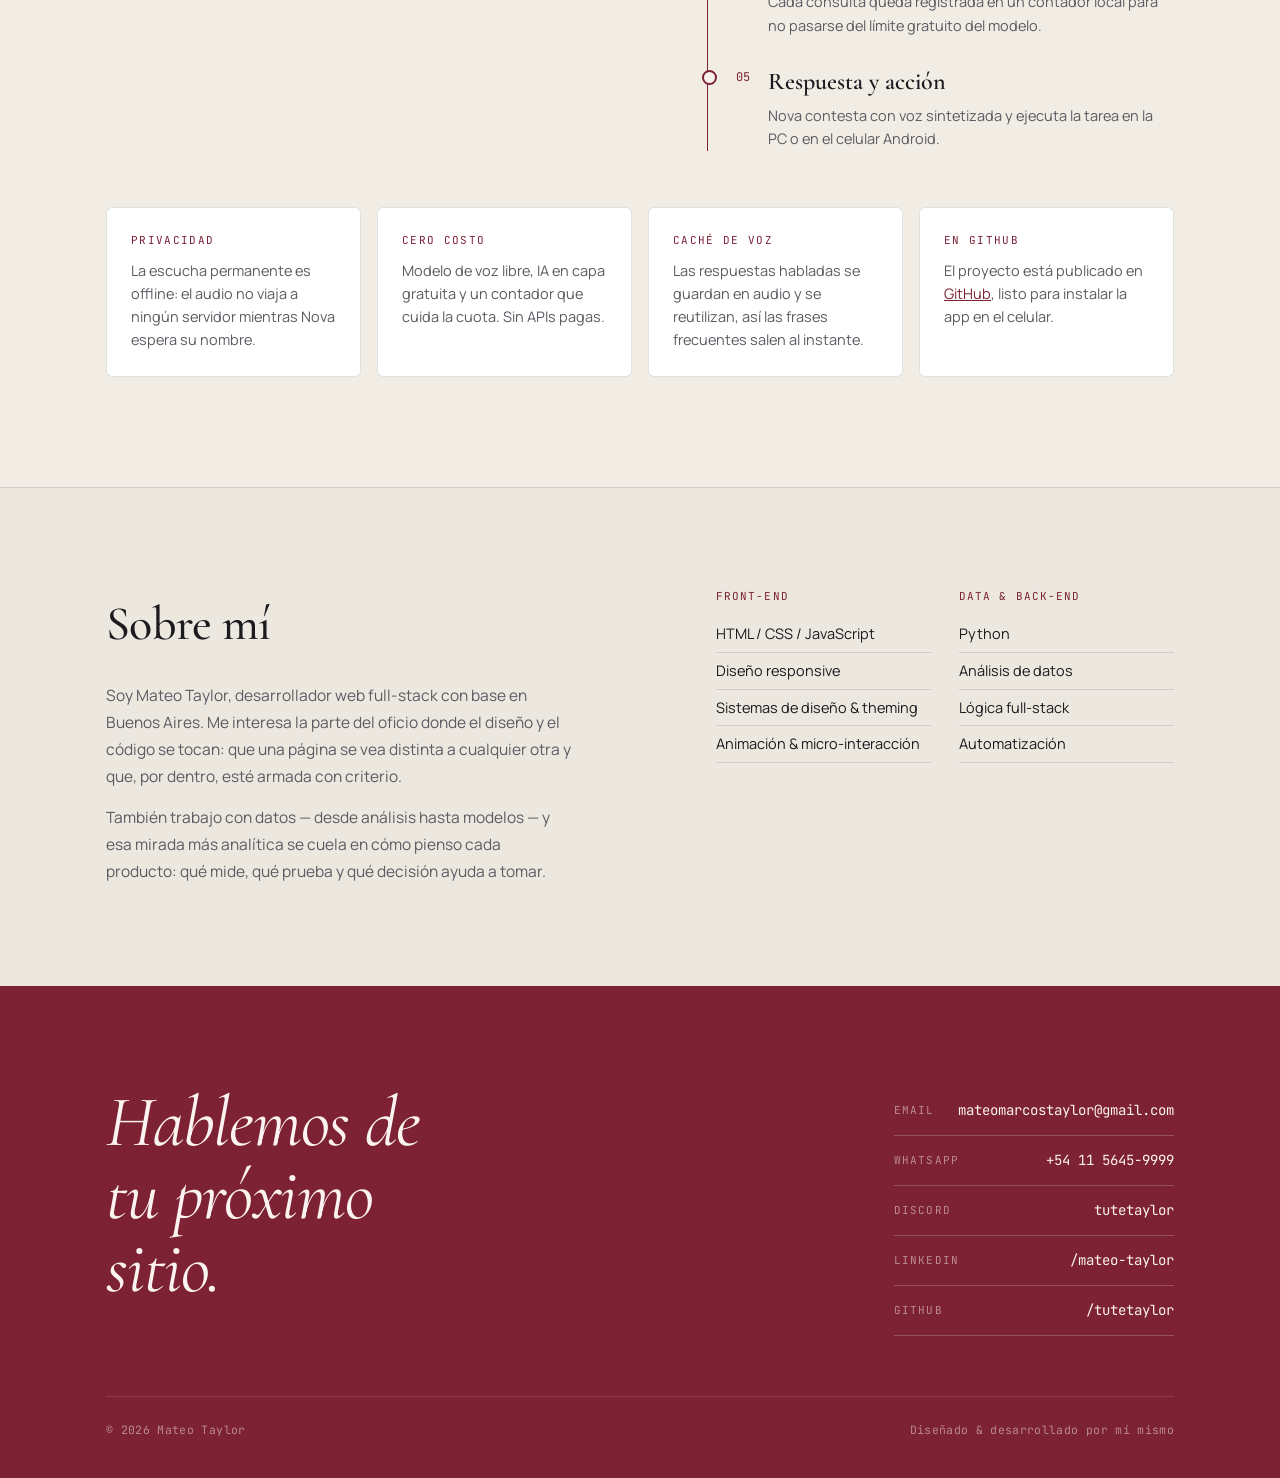
==== commit e76080c2: "Add files via upload" ====
--- a/Portfolio.html
+++ b/Portfolio.html
@@ -7,7 +7,7 @@
 <meta name="description" content="Mateo Taylor — Desarrollador Web, Full-Stack &amp; Data Scientist. Portfolio de proyectos.">
 <link rel="preconnect" href="https://fonts.googleapis.com">
 <link rel="preconnect" href="https://fonts.gstatic.com" crossorigin>
-<link href="https://fonts.googleapis.com/css2?family=Fraunces:opsz,wght@9..144,300;9..144,500;9..144,600;9..144,700&family=Inter:wght@400;500;600&family=JetBrains+Mono:wght@400;500;600&display=swap" rel="stylesheet">
+<link href="https://fonts.googleapis.com/css2?family=Cormorant+Garamond:ital,wght@0,400;0,500;0,600;1,400;1,500&family=Manrope:wght@400;500;600&family=JetBrains+Mono:wght@400;500;600&display=swap" rel="stylesheet">
 <style>
   :root{
     --ink:#14130e;
@@ -257,6 +257,68 @@
     html{ scroll-behavior:auto; }
   }
 
+
+  /* ---------- NUEVOS CASOS ---------- */
+  :root{
+    --atl-cream:#f3eadb; --atl-terra:#b5562e; --atl-ink:#3a2a1f; --atl-olive:#6f7342;
+    --cdx-bg:#0b0f0c; --cdx-lime:#c6f432; --cdx-ink:#e8eee3; --cdx-line:rgba(198,244,50,0.18);
+  }
+  .case.atl{ background:var(--atl-cream); color:var(--atl-ink); }
+  .case.atl .blob.b1{ width:520px; height:520px; background:var(--atl-terra); opacity:0.18; top:-160px; left:-120px; mix-blend-mode:multiply; }
+  .case.atl .blob.b2{ width:400px; height:400px; background:var(--atl-olive); opacity:0.16; bottom:-150px; right:-100px; mix-blend-mode:multiply; }
+  .case.atl .case-eyebrow{ color:var(--atl-terra); }
+  .case.atl .spec, .case.atl .spec .item{ border-color:rgba(58,42,31,0.18); }
+
+  .case.cdx{ background:var(--cdx-bg); color:var(--cdx-ink); }
+  .case.cdx .blob.b1{ width:520px; height:520px; background:var(--cdx-lime); opacity:0.12; top:-200px; right:-140px; mix-blend-mode:screen; }
+  .case.cdx .case-eyebrow{ color:var(--cdx-lime); opacity:0.9; }
+  .case.cdx .spec, .case.cdx .spec .item{ border-color:var(--cdx-line); }
+
+  .case-url.muted{ border-bottom-style:dashed; opacity:0.6; }
+  a.case-url:hover{ opacity:1; }
+
+  /* mock plates hechas en CSS (para proyectos sin capturas) */
+  .mock{ border:1px solid var(--line); overflow:hidden; position:relative; }
+  .mock .bar{ display:flex; gap:6px; padding:10px 12px; border-bottom:1px solid var(--line); }
+  .mock .bar i{ width:8px; height:8px; border-radius:50%; background:currentColor; opacity:0.25; display:block; }
+  .mock-body{ padding:clamp(22px,4vw,40px); min-height:300px; display:flex; flex-direction:column; justify-content:space-between; gap:28px; }
+
+  .mock.atl-m{ background:#fbf5ea; border-color:rgba(58,42,31,0.18); color:var(--atl-ink); }
+  .mock.atl-m .bar{ border-color:rgba(58,42,31,0.14); }
+  .atl-m .kicker{ font-family:var(--mono); font-size:11px; letter-spacing:0.16em; text-transform:uppercase; color:var(--atl-terra); }
+  .atl-m .big{ font-family:var(--serif); font-style:italic; font-weight:500; font-size:clamp(34px,5vw,52px); line-height:1; }
+  .atl-m .menu{ display:grid; gap:10px; font-size:14px; }
+  .atl-m .menu div{ display:flex; gap:10px; align-items:baseline; }
+  .atl-m .menu span.dots{ flex:1; border-bottom:1px dotted rgba(58,42,31,0.35); transform:translateY(-4px); }
+  .atl-m .tabs{ display:flex; flex-wrap:wrap; gap:8px; }
+  .atl-m .tabs span{ font-family:var(--mono); font-size:10.5px; letter-spacing:0.08em; text-transform:uppercase; padding:5px 10px; border:1px solid rgba(58,42,31,0.25); border-radius:20px; }
+  .atl-m .tabs span.on{ background:var(--atl-terra); color:#fbf5ea; border-color:var(--atl-terra); }
+
+  .mock.cdx-m{ background:#111611; border-color:var(--cdx-line); color:var(--cdx-ink); }
+  .mock.cdx-m .bar{ border-color:var(--cdx-line); }
+  .cdx-m .logo{ font-family:var(--mono); font-weight:600; letter-spacing:0.08em; font-size:13px; display:flex; align-items:center; gap:8px; }
+  .cdx-m .logo b{ width:10px; height:10px; background:var(--cdx-lime); display:inline-block; }
+  .cdx-m .big{ font-family:var(--sans); font-weight:600; font-size:clamp(30px,4.4vw,46px); line-height:1.04; letter-spacing:-0.02em; }
+  .cdx-m .big em{ font-style:normal; color:var(--cdx-lime); }
+  .cdx-m .stack{ display:grid; grid-template-columns:1fr 1fr; gap:8px; }
+  .cdx-m .stack span{ font-family:var(--mono); font-size:11.5px; padding:10px 12px; border:1px solid var(--cdx-line); }
+  .cdx-m .cta{ align-self:flex-start; font-family:var(--mono); font-size:11.5px; letter-spacing:0.06em; text-transform:uppercase; background:var(--cdx-lime); color:#0b0f0c; padding:10px 16px; font-weight:600; }
+
+  /* ---------- OTROS PROYECTOS ---------- */
+  .more{ padding:clamp(64px,10vw,110px) 0; border-top:1px solid var(--line); background:var(--paper-deep); }
+  .more-head{ display:flex; flex-wrap:wrap; justify-content:space-between; align-items:flex-end; gap:20px; margin-bottom:44px; }
+  .more-head h2{ font-family:var(--serif); font-weight:600; font-size:clamp(34px,5vw,56px); letter-spacing:-0.01em; line-height:1.02; }
+  .more-head p{ max-width:40ch; color:var(--ink-soft); font-size:15.5px; line-height:1.65; }
+  .more-grid{ display:grid; grid-template-columns:repeat(auto-fit,minmax(280px,1fr)); gap:0; border-top:1px solid var(--line); border-left:1px solid var(--line); }
+  .card{ padding:30px 28px 32px; border-right:1px solid var(--line); border-bottom:1px solid var(--line); background:var(--paper); display:flex; flex-direction:column; gap:14px; transition:background .25s ease; }
+  .card:hover{ background:#efeadf; }
+  .card .num{ font-family:var(--mono); font-size:11.5px; letter-spacing:0.12em; text-transform:uppercase; color:var(--accent); display:flex; justify-content:space-between; }
+  .card .num em{ font-style:normal; color:var(--ink-soft); opacity:0.7; }
+  .card h3{ font-family:var(--serif); font-weight:600; font-size:28px; line-height:1.08; }
+  .card p{ font-size:14.5px; line-height:1.65; color:var(--ink-soft); }
+  .card .tags{ margin-top:auto; padding-top:10px; display:flex; flex-wrap:wrap; gap:6px; }
+  .card .tags span{ font-family:var(--mono); font-size:10.5px; letter-spacing:0.05em; padding:4px 9px; border:1px solid var(--line); color:var(--ink-soft); }
+
   /* ---------- ABOUT ---------- */
   .about{
     padding:clamp(64px,10vw,100px) 0; border-top:1px solid var(--line);
@@ -313,6 +375,86 @@
     padding-top:24px; border-top:1px solid var(--dark-line);
     letter-spacing:0.03em;
   }
+
+  /* =========== TEMA: PORCELANA & BORDÓ =========== */
+  :root{
+    --serif:'Cormorant Garamond', Georgia, serif;
+    --sans:'Manrope', -apple-system, sans-serif;
+    --ink:#1b1a1f; --ink-soft:#5d5a62;
+    --paper:#f6f3ee; --paper-deep:#ece7df; --paper-deeper:#c7bfb2;
+    --line:rgba(27,26,31,0.13); --line-soft:rgba(27,26,31,0.06);
+    --accent:#7c2234; --accent-soft:rgba(124,34,52,0.08); --brass:#b08d57;
+    --dark-bg:#15131a;
+  }
+  body{ background:var(--paper); color:var(--ink); }
+  ::selection{ background:var(--accent); color:#f6f3ee; }
+  header.site{ background:rgba(246,243,238,0.82); border-bottom-color:var(--line); }
+  .nav-mark{ font-family:var(--serif); font-size:20px; font-weight:600; letter-spacing:0.02em; }
+  .nav-mark .dot{ background:var(--accent); }
+  .nav-links a:hover{ color:var(--accent); }
+
+  .hero{ overflow:hidden; }
+  .hero::before{
+    content:''; position:absolute; top:12%; right:6%; width:min(38vw,460px); aspect-ratio:3/4;
+    border:1px solid var(--brass); border-radius:240px 240px 0 0; opacity:0.55; pointer-events:none;
+  }
+  .hero::after{
+    content:''; position:absolute; top:calc(12% + 22px); right:calc(6% + 22px); width:min(38vw,460px); aspect-ratio:3/4;
+    border-radius:240px 240px 0 0; pointer-events:none;
+    background:linear-gradient(170deg, rgba(124,34,52,0.10), rgba(176,141,87,0.14) 60%, transparent);
+  }
+  .hero .wrap{ position:relative; z-index:1; }
+  .eyebrow{ color:var(--accent); }
+  .eyebrow::before{ background:var(--accent); }
+  h1.name{ font-weight:500; font-size:clamp(64px,11vw,140px); line-height:0.9; letter-spacing:-0.025em; }
+  h1.name em{ font-style:italic; font-weight:400; color:var(--accent); }
+  .roles span:not(:last-child)::after{ color:var(--brass); }
+  .thesis{ font-size:clamp(17px,2vw,20px); color:var(--ink-soft); }
+  .scroll-cta{ color:#f6f3ee; background:var(--accent); border:none; padding:12px 18px; border-radius:40px; }
+  .scroll-cta:hover{ background:#5f1827; }
+  .index-list .row b{ color:var(--accent); }
+
+  h2.case-title, .about h2, .more-head h2, footer h2{ font-weight:500; letter-spacing:-0.015em; }
+  h2.case-title{ font-size:clamp(44px,6.4vw,76px); }
+  .case-eyebrow{ letter-spacing:0.18em; }
+  .plate-frame, .mock{ border-radius:6px; box-shadow:0 30px 60px -30px rgba(27,26,31,0.35); }
+
+  .case.mem{ --paper:#f1e9d9; background:var(--paper); }
+  .case.urb{ background:#121014; }
+
+  .about{ background:var(--paper-deep); }
+  .skill-group .k{ color:var(--accent); }
+  .skill-group li{ border-bottom-color:var(--line); }
+
+  .more{ background:var(--paper); }
+  .more-grid{ grid-template-columns:1fr; border:none; }
+  .card{ background:#fff; border:1px solid var(--line); border-radius:6px; padding:clamp(28px,4vw,48px);
+         display:grid; grid-template-columns:1fr 1.4fr; gap:14px 48px; align-items:start; }
+  .card .num{ grid-column:1/-1; color:var(--accent); }
+  .card h3{ font-size:clamp(32px,4vw,44px); font-weight:500; }
+  .card .tags{ grid-column:2; margin-top:0; }
+  .card:hover{ background:#fff; border-color:var(--accent); }
+  @media (max-width:760px){ .card{ grid-template-columns:1fr; } .card .tags{ grid-column:1; } }
+
+  footer.site{ background:var(--accent); color:#f6ece9; }
+  footer h2{ color:#fbf3ef; font-style:italic; font-weight:400; }
+  .contact-list a{ color:#fbf3ef; border-bottom-color:rgba(251,243,239,0.22); }
+  footer .bottom{ border-top-color:rgba(251,243,239,0.22); }
+
+  /* ---------- NOVA ---------- */
+  .case.nov{ background:#f1ece4; border-top:1px solid var(--line); }
+  .case.nov .case-eyebrow{ color:var(--accent); opacity:1; }
+  .pipe{ position:relative; display:grid; gap:0; border-left:1px solid var(--accent); margin-left:14px; }
+  .pipe-step{ display:grid; grid-template-columns:auto 1fr; gap:18px; padding:0 0 26px 28px; position:relative; }
+  .pipe-step:last-child{ padding-bottom:0; }
+  .pipe-step::before{ content:''; position:absolute; left:-6px; top:6px; width:11px; height:11px; border-radius:50%; background:var(--paper); border:2px solid var(--accent); }
+  .pipe-step .n{ font-family:var(--mono); font-size:12px; color:var(--accent); padding-top:4px; }
+  .pipe-step b{ font-family:var(--serif); font-size:24px; font-weight:600; display:block; margin-bottom:4px; }
+  .pipe-step p{ font-size:14.5px; line-height:1.65; color:var(--ink-soft); }
+  .nova-grid{ display:grid; grid-template-columns:repeat(auto-fit,minmax(220px,1fr)); gap:16px; }
+  .nova-cell{ background:#fff; border:1px solid var(--line); border-radius:6px; padding:24px; }
+  .nova-cell .k{ font-family:var(--mono); font-size:11px; letter-spacing:0.12em; text-transform:uppercase; color:var(--accent); margin-bottom:10px; }
+  .nova-cell p{ font-size:14.5px; line-height:1.6; color:var(--ink-soft); }
 </style>
 </head>
 <body>
@@ -322,6 +464,7 @@
     <div class="nav-mark"><span class="dot"></span>MATEO TAYLOR</div>
     <nav class="nav-links">
       <a href="#trabajo">Trabajo</a>
+      <a href="#nova">Nova</a>
       <a href="#sobre-mi">Sobre mí</a>
       <a href="#contacto">Contacto</a>
     </nav>
@@ -331,16 +474,19 @@
 <section class="hero">
   <div class="wrap">
     <div class="eyebrow">Portfolio — Buenos Aires, Argentina</div>
-    <h1 class="name">Mateo<br>Taylor</h1>
+    <h1 class="name">Mateo<br><em>Taylor</em></h1>
     <div class="roles">
       <span>Desarrollador Web</span><span>Full&#8209;Stack</span><span>Data Scientist</span>
     </div>
-    <p class="thesis">Diseño y construyo sitios que se sostienen solos: prolijos por dentro, rápidos, y con una identidad visual pensada para cada marca en particular. Estos dos proyectos aplican el mismo criterio a dos mundos completamente opuestos.</p>
+    <p class="thesis">Diseño y construyo sitios que se sostienen solos: prolijos por dentro, rápidos, y con una identidad visual pensada para cada marca en particular. Estos proyectos aplican el mismo criterio a mundos completamente distintos — de una pizzería a un estudio propio, de una tienda de ropa a un asistente de voz.</p>
 
     <div class="hero-foot">
       <div class="index-list">
         <div class="row"><b>MEM — 01</b><span class="fill"></span><span>Mollica e Moka</span></div>
         <div class="row"><b>URB — 02</b><span class="fill"></span><span>Urban Streetwear</span></div>
+        <div class="row"><b>ATL — 03</b><span class="fill"></span><span>L'Atelier Bistro</span></div>
+        <div class="row"><b>CDX — 04</b><span class="fill"></span><span>Codexa Studio</span></div>
+        <div class="row"><b>NOV — 05</b><span class="fill"></span><span>Nova · asistente de voz</span></div>
       </div>
       <a href="#trabajo" class="scroll-cta">Ver el trabajo
         <svg viewBox="0 0 24 24" fill="none" stroke="currentColor" stroke-width="2"><path d="M12 4v16m0 0l-6-6m6 6l6-6"/></svg>
@@ -361,7 +507,7 @@
           <h2 class="case-title">Mollica e&nbsp;Moka</h2>
           <p class="case-sub">Pizza napoletana, versión dulce. Landing de pre-lanzamiento en Buenos Aires.</p>
         </div>
-        <span class="case-url">mollicaemoka.com</span>
+        <a class="case-url" href="https://mollicaemoka.store" target="_blank" rel="noopener">mollicaemoka.store ↗</a>
       </div>
 
       <div class="spec reveal">
@@ -414,7 +560,7 @@
           <h2 class="case-title">Urban Streetwear</h2>
           <p class="case-sub">Drops limitados, estética urbana. Tienda completa multi-página.</p>
         </div>
-        <span class="case-url">urbanstreetwear.com.ar</span>
+        <a class="case-url" href="https://tutetaylor.github.io/UrbanStreetwear" target="_blank" rel="noopener">tutetaylor.github.io/UrbanStreetwear ↗</a>
       </div>
 
       <div class="spec reveal">
@@ -455,7 +601,159 @@
       </div>
     </div>
   </section>
+
+  <!-- CASE 03 — L'ATELIER BISTRO -->
+  <section class="case atl">
+    <span class="blob b1"></span><span class="blob b2"></span>
+    <div class="wrap case-inner">
+      <div class="case-head reveal">
+        <div>
+          <div class="case-eyebrow">Caso 03 — Sitio para restaurante</div>
+          <h2 class="case-title">L'Atelier Bistro</h2>
+          <p class="case-sub">Cocina de autor en Martínez. Hogareño, pero elegante.</p>
+        </div>
+        <span class="case-url muted">Proyecto para cliente</span>
+      </div>
+
+      <div class="spec reveal">
+        <div class="item"><div class="k">Rol</div><div class="v">Diseño &amp; desarrollo</div></div>
+        <div class="item"><div class="k">Stack</div><div class="v">HTML / CSS / JS</div></div>
+        <div class="item"><div class="k">Alcance</div><div class="v">Landing + carta editable</div></div>
+        <div class="item"><div class="k">Año</div><div class="v">2026</div></div>
+      </div>
+
+      <div class="case-body">
+        <div class="case-narrative reveal">
+          <p>Un bistró de barrio con alma de cocina de autor. El desafío era que la web transmitiera esa calidez de "comer en casa de alguien" sin perder la elegancia del plato.</p>
+          <p>Trabajé sobre fotos y video reales del restaurante — los chefs, el salón, el brindis — y pasé la carta completa desde el menú impreso. El sitio se divide en dos: una landing que cuenta la experiencia y una página de carta aparte que el propio dueño puede editar sin tocar código.</p>
+          <ul>
+            <li>Paleta cálida crema / terracota, alineada con el Instagram y la carta física</li>
+            <li>Hero con video real del restaurante</li>
+            <li>Carta completa: entradas, principales, postres, menú degustación, vinos y bebidas</li>
+            <li>Edición de la carta protegida por contraseña</li>
+          </ul>
+        </div>
+
+        <div class="reveal">
+          <div class="plate">
+              <div class="plate-frame"><img src="[data-uri]" alt="L'Atelier Bistro — hero con video del restaurante"></div>
+              <div class="plate-cap"><span>Plate 01 — Inicio</span><span>Desktop</span></div>
+            </div>
+          <div class="plate-row uneven">
+            <div class="plate">
+              <div class="plate-frame"><img src="[data-uri]" alt="L'Atelier Bistro — la carta completa por categorías"></div>
+              <div class="plate-cap"><span>Plate 02 — La carta</span><span>Desktop</span></div>
+            </div>
+            <div class="plate">
+              <div class="plate-frame"><img src="[data-uri]" alt="L'Atelier Bistro — vista mobile"></div>
+              <div class="plate-cap"><span>Plate 03</span><span>Mobile</span></div>
+            </div>
+          </div>
+        </div>
+      </div>
+    </div>
+  </section>
+
+  <!-- CASE 04 — CODEXA STUDIO -->
+  <section class="case cdx">
+    <span class="blob b1"></span>
+    <div class="wrap case-inner">
+      <div class="case-head reveal">
+        <div>
+          <div class="case-eyebrow">Caso 04 — Marca propia</div>
+          <h2 class="case-title">Codexa Studio</h2>
+          <p class="case-sub">Mi estudio de desarrollo web. Marca, landing de servicios y panel interno.</p>
+        </div>
+        <a class="case-url" href="mailto:codexastudio.ba@gmail.com">codexastudio.ba@gmail.com</a>
+      </div>
+
+      <div class="spec reveal">
+        <div class="item"><div class="k">Rol</div><div class="v">Fundador · Líder técnico</div></div>
+        <div class="item"><div class="k">Stack</div><div class="v">HTML / CSS / JS, React, Python / Flask</div></div>
+        <div class="item"><div class="k">Alcance</div><div class="v">Marca + landing + app interna</div></div>
+        <div class="item"><div class="k">Mercado</div><div class="v">Clientes en español e inglés</div></div>
+      </div>
+
+      <div class="case-body">
+        <div class="case-narrative reveal">
+          <p>Codexa es el estudio con el que ofrezco desarrollo web a clientes de cualquier país y rubro. Diseñé la identidad y una landing de servicios oscura con acento verde lima: directa, técnica y fácil de recorrer.</p>
+          <p>Detrás de la vitrina, estoy armando <strong>Codexa HQ</strong>: un panel de control propio como app Android, con "Codi", un asistente de voz que se activa por su nombre.</p>
+          <ul>
+            <li>Servicios: sitios a medida, React / full-stack, Python / Flask, WordPress</li>
+            <li>Cotizador en vivo en USD, ARS y EUR, versión en inglés y agenda de reuniones</li>
+            <li>Portfolio integrado con los proyectos reales del estudio</li>
+            <li>Codexa HQ: APK compilada vía GitHub para uso interno</li>
+            <li>Equipo en crecimiento: contenido, UX/UI y marketing</li>
+          </ul>
+        </div>
+
+        <div class="reveal">
+          <div class="plate">
+              <div class="plate-frame"><img src="[data-uri]" alt="Codexa Studio — hero de la landing de servicios"></div>
+              <div class="plate-cap"><span>Plate 01 — Landing</span><span>Desktop</span></div>
+            </div>
+          <div class="plate-row uneven">
+            <div class="plate">
+              <div class="plate-frame"><img src="[data-uri]" alt="Codexa HQ — panel de control interno"></div>
+              <div class="plate-cap"><span>Plate 02 — Codexa HQ</span><span>Panel</span></div>
+            </div>
+            <div class="plate">
+              <div class="plate-frame"><img src="[data-uri]